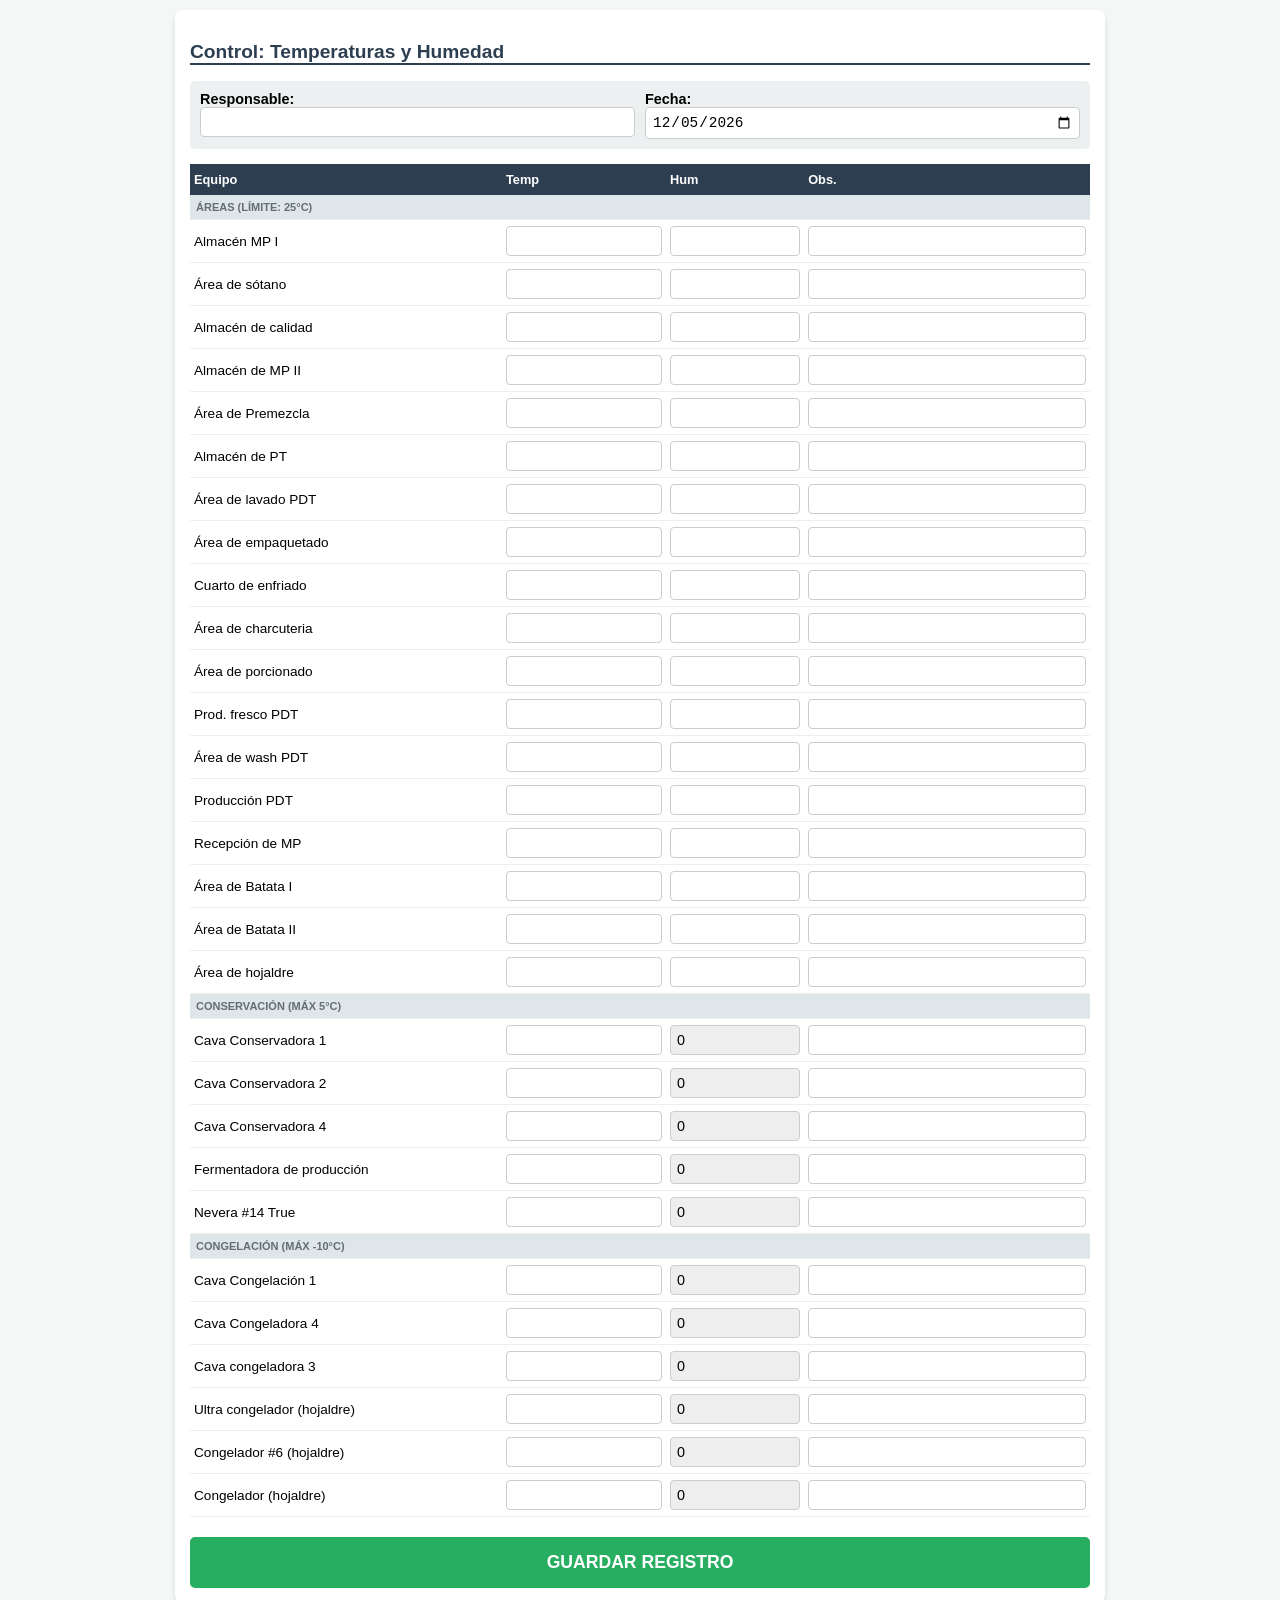
==== index.html @ d33746aa "Add files via upload" ====
<!DOCTYPE html>
<html lang="es">
<head>
    <base target="_top">
    <meta charset="UTF-8">
    <meta name="viewport" content="width=device-width, initial-scale=1.0">
    <link rel="manifest" href="manifest.json">
    <meta name="theme-color" content="#1976d2">
    <title>Registro Técnico Producción</title>
    <style>
        :root { --primary: #2c3e50; --secondary: #27ae60; --bg: #f4f7f6; --danger: #ff7675; }
        body { font-family: 'Segoe UI', sans-serif; background-color: var(--bg); padding: 10px; margin: 0; }
        .container { max-width: 900px; margin: auto; background: white; padding: 15px; border-radius: 8px; box-shadow: 0 4px 6px rgba(0,0,0,0.1); }
        h2 { color: var(--primary); border-bottom: 2px solid var(--primary); font-size: 1.2rem; }
        .header-fields { display: grid; grid-template-columns: 1fr 1fr; gap: 10px; margin-bottom: 15px; background: #ecf0f1; padding: 10px; border-radius: 5px; }
        label { font-size: 0.9rem; font-weight: bold; display: block; }
        
        /* Ajustes para tabla responsiva */
        table { width: 100%; border-collapse: collapse; margin-top: 10px; table-layout: fixed; }
        th { background: var(--primary); color: white; padding: 8px 4px; text-align: left; font-size: 0.8rem; }
        td { padding: 6px 4px; border-bottom: 1px solid #eee; font-size: 0.85rem; overflow: hidden; }
        
        /* Anchos fijos para que no desborde en móvil */
        th:nth-child(1), td:nth-child(1) { width: 35%; } 
        th:nth-child(2), td:nth-child(2) { width: 18%; } 
        th:nth-child(3), td:nth-child(3) { width: 15%; } 
        th:nth-child(4), td:nth-child(4) { width: 32%; }

        input { width: 100%; padding: 6px; border: 1px solid #ccc; border-radius: 4px; box-sizing: border-box; font-size: 0.9rem; }
        .alerta-critica { background-color: var(--danger) !important; color: white; font-weight: bold; }
        .btn-save { background: var(--secondary); color: white; padding: 15px; border: none; border-radius: 5px; width: 100%; margin-top: 20px; cursor: pointer; font-weight: bold; font-size: 1.1rem; }
        .section-title { background: #dfe6e9; padding: 6px; font-weight: bold; color: #636e72; font-size: 11px; text-transform: uppercase; }
    </style>
</head>
<body>
    <div class="container">
        <h2>Control: Temperaturas y Humedad</h2>
        <form id="formRegistro">
            <div class="header-fields">
                <div><label>Responsable:</label><input type="text" id="responsable" required></div>
                <div><label>Fecha:</label><input type="date" id="fechaMain" required></div>
            </div>

            <table>
                <thead>
                    <tr>
                        <th>Equipo</th>
                        <th>Temp</th>
                        <th>Hum</th>
                        <th>Obs.</th>
                    </tr>
                </thead>
                <tbody id="tablaBody">
                    </tbody>
            </table>
            <button type="button" class="btn-save" onclick="enviar()">GUARDAR REGISTRO</button>
        </form>
    </div>

    <script>
        // Configuración de equipos por sección
        const secciones = [
            { titulo: "Áreas (Límite: 25°C)", limite: 25, items: ["Almacén MP I", "Área de sótano", "Almacén de calidad", "Almacén de MP II", "Área de Premezcla", "Almacén de PT", "Área de lavado PDT", "Área de empaquetado", "Cuarto de enfriado", "Área de charcuteria", "Área de porcionado", "Prod. fresco PDT", "Área de wash PDT", "Producción PDT", "Recepción de MP", "Área de Batata I", "Área de Batata II", "Área de hojaldre"], hasHum: true },
            { titulo: "Conservación (Máx 5°C)", limite: 5, items: ["Cava Conservadora 1", "Cava Conservadora 2", "Cava Conservadora 4", "Fermentadora de producción", "Nevera #14 True"], hasHum: false },
            { titulo: "Congelación (Máx -10°C)", limite: -10, items: ["Cava Congelación 1", "Cava Congeladora 4", "Cava congeladora 3", "Ultra congelador (hojaldre)", "Congelador #6 (hojaldre)", "Congelador (hojaldre)"], hasHum: false }
        ];

        const tbody = document.getElementById('tablaBody');
        document.getElementById('fechaMain').valueAsDate = new Date();

        // Generación dinámica de la tabla
        secciones.forEach(sec => {
            tbody.innerHTML += `<tr><td colspan="4" class="section-title">${sec.titulo}</td></tr>`;
            sec.items.forEach(nombre => {
                const humField = sec.hasHum ? `<input type="number" name="hum">` : `<input type="number" value="0" readonly style="background:#eee">`;
                tbody.innerHTML += `
                    <tr>
                        <td>${nombre}</td>
                        <td><input type="number" name="temp" step="0.1" onchange="validarTemp(this, ${sec.limite})"></td>
                        <td>${humField}</td>
                        <td><input type="text" name="obs"></td>
                    </tr>`;
            });
        });

        function validarTemp(input, limite) {
            if (parseFloat(input.value) > limite) { input.classList.add('alerta-critica'); } 
            else { input.classList.remove('alerta-critica'); }
        }

        async function enviar() {
    const resp = document.getElementById('responsable').value;
    const fecha = document.getElementById('fechaMain').value;
    
    if (!resp) { alert("Por favor, indique el responsable"); return; }

    const filas = document.querySelectorAll('#tablaBody tr');
    const registros = [];

    filas.forEach(fila => {
        // Buscamos el input de temperatura en esta fila específica
        const inputTemp = fila.querySelector('input[name="temp"]');
        
        // Solo entramos si la fila tiene un input (saltamos los títulos grises)
        if (inputTemp) { 
            const nombre = fila.cells[0].innerText.trim();
            const temp = inputTemp.value;
            const hum = fila.querySelector('input[name="hum"]')?.value || 0;
            const obs = fila.querySelector('input[name="obs"]')?.value || "";

            // Solo agregamos si el usuario escribió una temperatura
            if (temp !== "") {
                registros.push({ nombre, temp, hum, obs });
            }
        }
    });

    if (registros.length === 0) { 
        alert("No hay datos de temperatura para enviar"); 
        return; 
    }

            const datosParaEnviar = { responsable: resp, fechaMain: fecha, registros: registros };
            const URL_DE_GOOGLE = "https://script.google.com/macros/s/AKfycbz5vZIRBglYSV6UoMgcKoEAe0Mwh262t_0j7e1Lfou_zHSLp4O4zNHAQsujE9apCDMc5w/exec";

            try {
                // El modo 'no-cors' es esencial para que el móvil no bloquee la petición
                await fetch(URL_DE_GOOGLE, {
                    method: 'POST',
                    mode: 'no-cors',
                    body: JSON.stringify(datosParaEnviar)
                });
                alert("✅ ¡Registro enviado con éxito!");
                location.reload();
            } catch (error) {
                alert("❌ Error de conexión: " + error);
            }
        }

        if ('serviceWorker' in navigator) {
            window.addEventListener('load', () => { navigator.serviceWorker.register('service-worker.js'); });
        }
    </script>
</body>
</html>
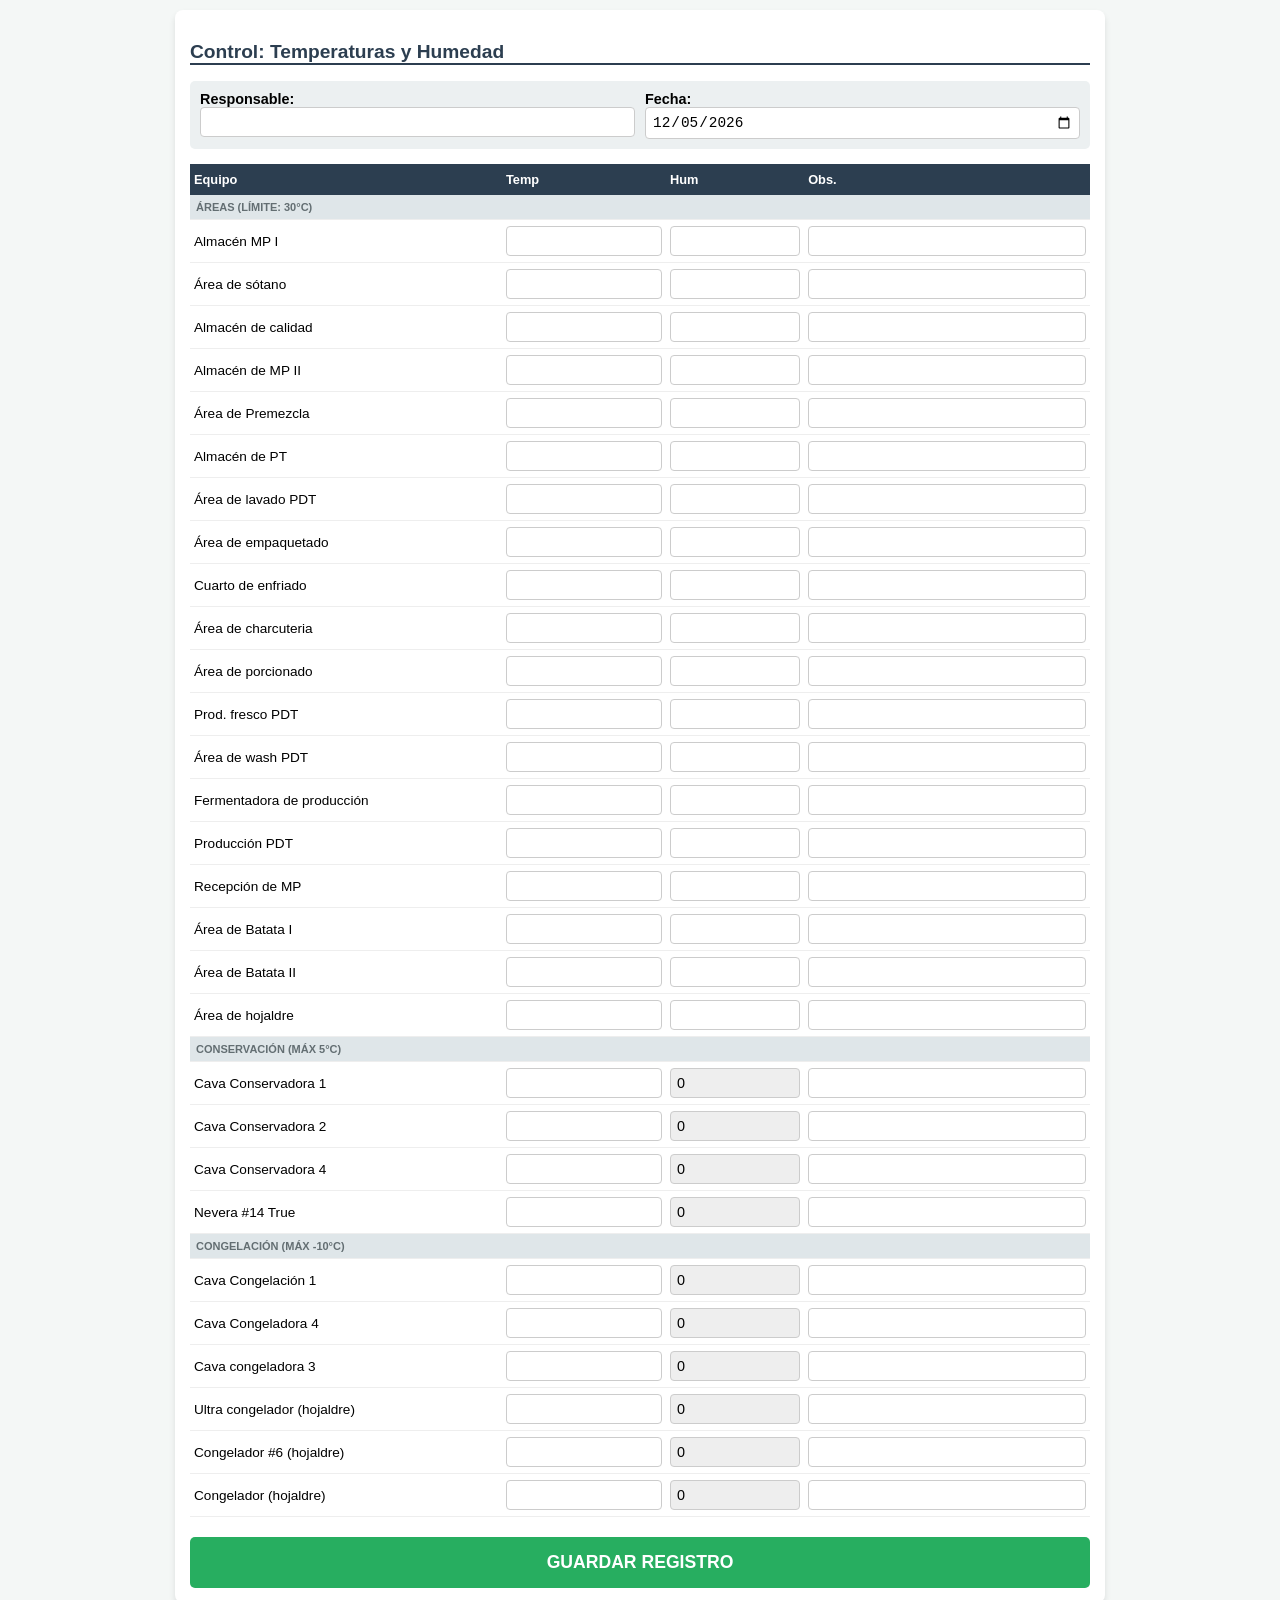
==== commit c697f134: "Add files via upload" ====
--- a/index.html
+++ b/index.html
@@ -57,22 +57,47 @@
         </form>
     </div>
 
-    <script>
-        // Configuración de equipos por sección
+   <script>
+        // Configuración actualizada: Límite 30°C y Fermentadora movida
         const secciones = [
-            { titulo: "Áreas (Límite: 25°C)", limite: 25, items: ["Almacén MP I", "Área de sótano", "Almacén de calidad", "Almacén de MP II", "Área de Premezcla", "Almacén de PT", "Área de lavado PDT", "Área de empaquetado", "Cuarto de enfriado", "Área de charcuteria", "Área de porcionado", "Prod. fresco PDT", "Área de wash PDT", "Producción PDT", "Recepción de MP", "Área de Batata I", "Área de Batata II", "Área de hojaldre"], hasHum: true },
-            { titulo: "Conservación (Máx 5°C)", limite: 5, items: ["Cava Conservadora 1", "Cava Conservadora 2", "Cava Conservadora 4", "Fermentadora de producción", "Nevera #14 True"], hasHum: false },
-            { titulo: "Congelación (Máx -10°C)", limite: -10, items: ["Cava Congelación 1", "Cava Congeladora 4", "Cava congeladora 3", "Ultra congelador (hojaldre)", "Congelador #6 (hojaldre)", "Congelador (hojaldre)"], hasHum: false }
+            { 
+                titulo: "Áreas (Límite: 30°C)", 
+                limite: 30, 
+                items: [
+                    "Almacén MP I", "Área de sótano", "Almacén de calidad", "Almacén de MP II", 
+                    "Área de Premezcla", "Almacén de PT", "Área de lavado PDT", "Área de empaquetado", 
+                    "Cuarto de enfriado", "Área de charcuteria", "Área de porcionado", "Prod. fresco PDT", 
+                    "Área de wash PDT", 
+                    "Fermentadora de producción", // Ahora aquí para tener Humedad
+                    "Producción PDT", "Recepción de MP", "Área de Batata I", "Área de Batata II", "Área de hojaldre"
+                ], 
+                hasHum: true 
+            },
+            { 
+                titulo: "Conservación (Máx 5°C)", 
+                limite: 5, 
+                items: ["Cava Conservadora 1", "Cava Conservadora 2", "Cava Conservadora 4", "Nevera #14 True"], 
+                hasHum: false 
+            },
+            { 
+                titulo: "Congelación (Máx -10°C)", 
+                limite: -10, 
+                items: ["Cava Congelación 1", "Cava Congeladora 4", "Cava congeladora 3", "Ultra congelador (hojaldre)", "Congelador #6 (hojaldre)", "Congelador (hojaldre)"], 
+                hasHum: false 
+            }
         ];
 
         const tbody = document.getElementById('tablaBody');
         document.getElementById('fechaMain').valueAsDate = new Date();
 
-        // Generación dinámica de la tabla
+        // Generación de tabla con soporte decimal (step 0.1)
         secciones.forEach(sec => {
             tbody.innerHTML += `<tr><td colspan="4" class="section-title">${sec.titulo}</td></tr>`;
             sec.items.forEach(nombre => {
-                const humField = sec.hasHum ? `<input type="number" name="hum">` : `<input type="number" value="0" readonly style="background:#eee">`;
+                const humField = sec.hasHum ? 
+                    `<input type="number" name="hum" step="0.1">` : 
+                    `<input type="number" value="0" readonly style="background:#eee">`;
+                
                 tbody.innerHTML += `
                     <tr>
                         <td>${nombre}</td>
@@ -84,56 +109,63 @@
         });
 
         function validarTemp(input, limite) {
-            if (parseFloat(input.value) > limite) { input.classList.add('alerta-critica'); } 
-            else { input.classList.remove('alerta-critica'); }
+            if (parseFloat(input.value) > limite) { 
+                input.classList.add('alerta-critica'); 
+            } else { 
+                input.classList.remove('alerta-critica'); 
+            }
         }
 
         async function enviar() {
-    const resp = document.getElementById('responsable').value;
-    const fecha = document.getElementById('fechaMain').value;
-    
-    if (!resp) { alert("Por favor, indique el responsable"); return; }
+            const btn = document.querySelector('.btn-save');
+            const resp = document.getElementById('responsable').value;
+            const fechaVal = document.getElementById('fechaMain').value;
+            
+            if (!resp) { 
+                alert("Por favor, indique el responsable"); 
+                return; 
+            }
 
-    const filas = document.querySelectorAll('#tablaBody tr');
-    const registros = [];
+            btn.innerText = "Enviando...";
 
-    filas.forEach(fila => {
-        // Buscamos el input de temperatura en esta fila específica
-        const inputTemp = fila.querySelector('input[name="temp"]');
-        
-        // Solo entramos si la fila tiene un input (saltamos los títulos grises)
-        if (inputTemp) { 
-            const nombre = fila.cells[0].innerText.trim();
-            const temp = inputTemp.value;
-            const hum = fila.querySelector('input[name="hum"]')?.value || 0;
-            const obs = fila.querySelector('input[name="obs"]')?.value || "";
+            const filas = document.querySelectorAll('#tablaBody tr');
+            const registros = [];
 
-            // Solo agregamos si el usuario escribió una temperatura
-            if (temp !== "") {
-                registros.push({ nombre, temp, hum, obs });
+            filas.forEach(fila => {
+                const inputTemp = fila.querySelector('input[name="temp"]');
+                if (inputTemp) { 
+                    const nombre = fila.cells[0].innerText.trim();
+                    const temp = inputTemp.value;
+                    const hum = fila.querySelector('input[name="hum"]')?.value || 0;
+                    const obs = fila.querySelector('input[name="obs"]')?.value || "";
+
+                    if (temp !== "") {
+                        registros.push({ nombre, temp, hum, obs });
+                    }
+                }
+            });
+
+            if (registros.length === 0) { 
+                alert("No hay datos de temperatura para enviar"); 
+                btn.innerText = "GUARDAR REGISTRO";
+                return; 
             }
-        }
-    });
 
-    if (registros.length === 0) { 
-        alert("No hay datos de temperatura para enviar"); 
-        return; 
-    }
-
-            const datosParaEnviar = { responsable: resp, fechaMain: fecha, registros: registros };
+            // Cambiado a "fecha" para que el Excel lo reconozca correctamente
+            const datosParaEnviar = { responsable: resp, fecha: fechaVal, registros: registros };
             const URL_DE_GOOGLE = "https://script.google.com/macros/s/AKfycbz5vZIRBglYSV6UoMgcKoEAe0Mwh262t_0j7e1Lfou_zHSLp4O4zNHAQsujE9apCDMc5w/exec";
 
             try {
-                // El modo 'no-cors' es esencial para que el móvil no bloquee la petición
                 await fetch(URL_DE_GOOGLE, {
                     method: 'POST',
                     mode: 'no-cors',
                     body: JSON.stringify(datosParaEnviar)
                 });
                 alert("✅ ¡Registro enviado con éxito!");
-                location.reload();
+                location.reload(); 
             } catch (error) {
                 alert("❌ Error de conexión: " + error);
+                btn.innerText = "GUARDAR REGISTRO";
             }
         }
 
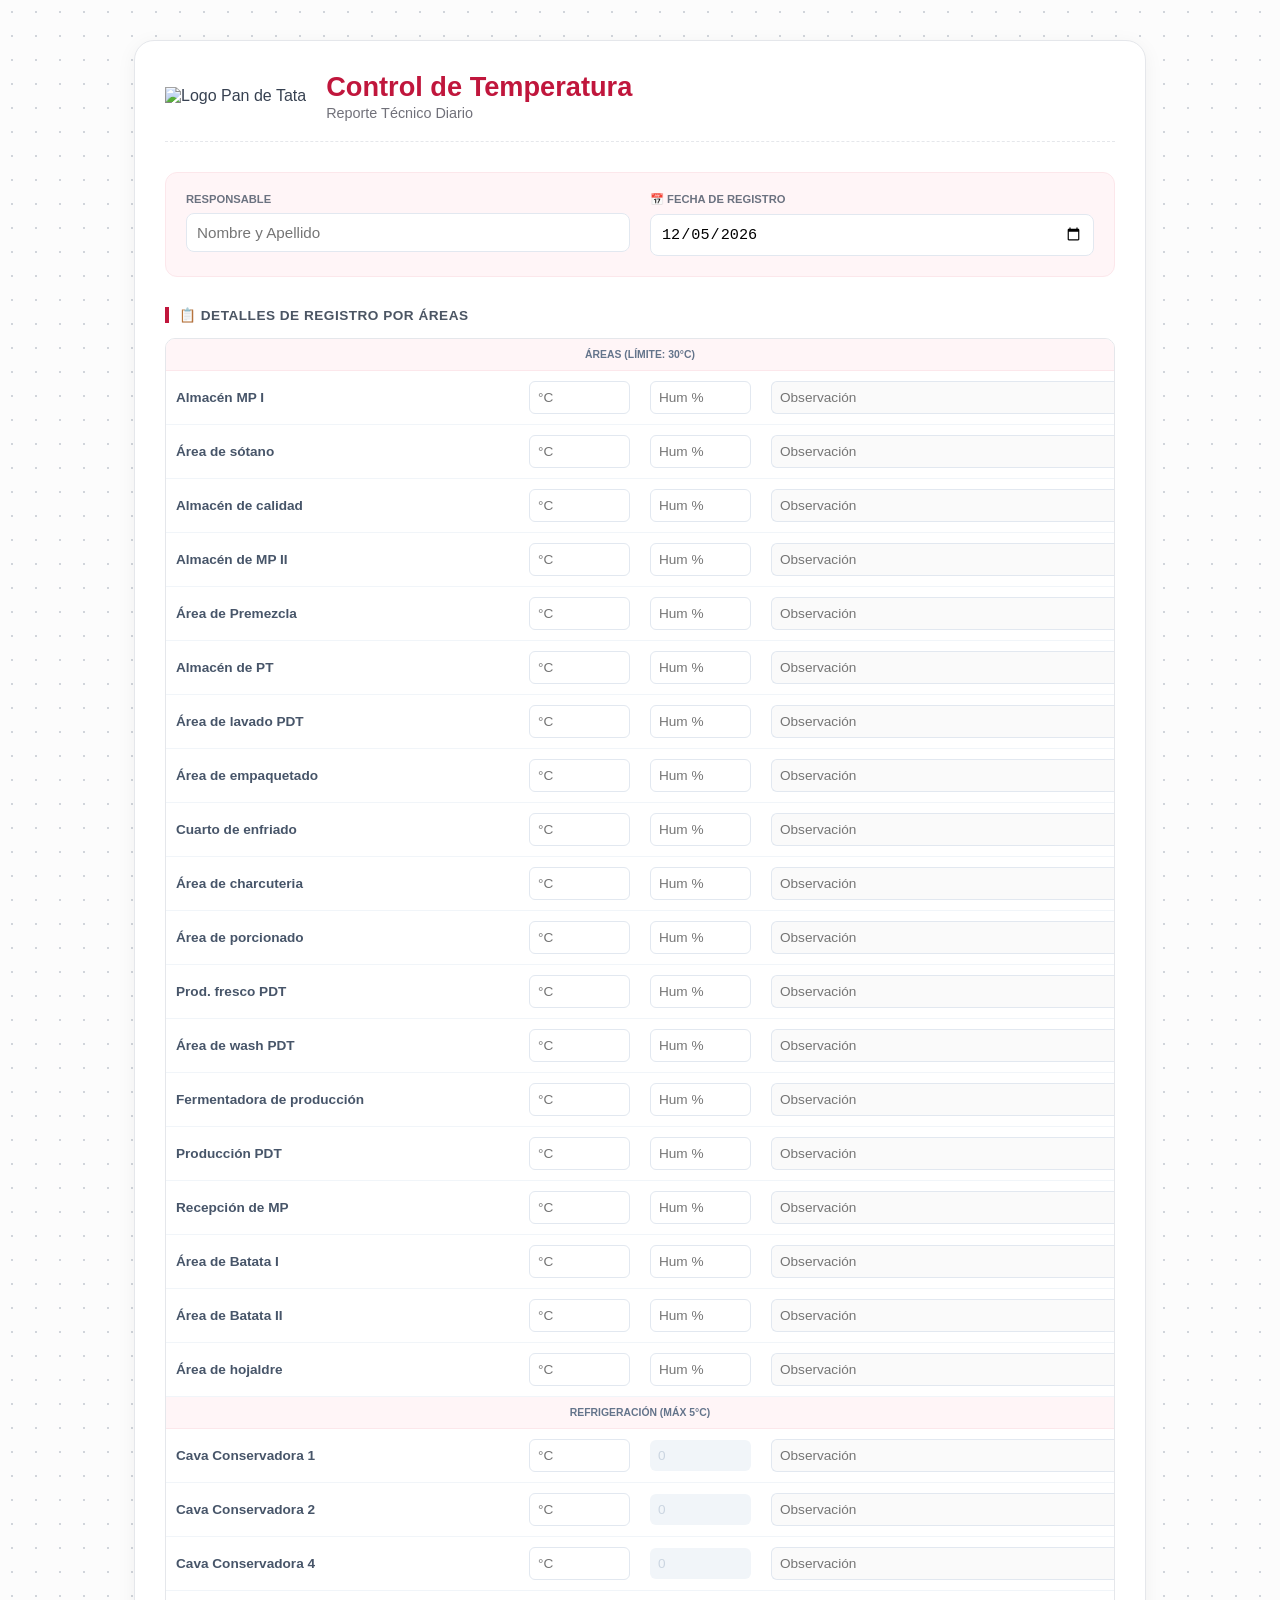
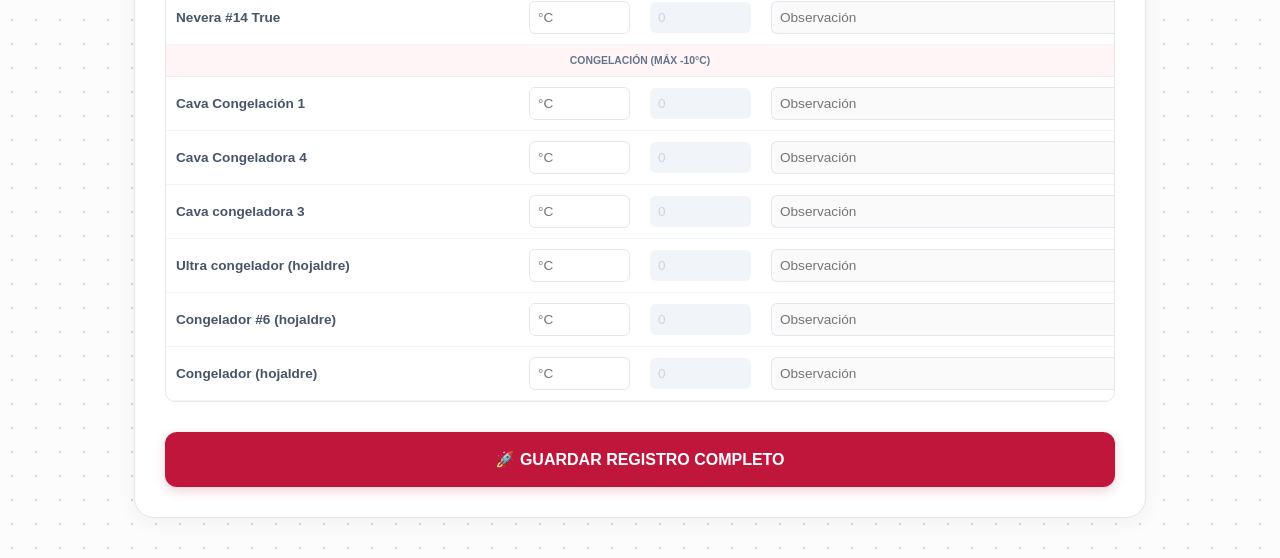
==== commit 9739b974: "Add files via upload" ====
--- a/index.html
+++ b/index.html
@@ -1,177 +1,328 @@
 <!DOCTYPE html>
 <html lang="es">
 <head>
-    <base target="_top">
     <meta charset="UTF-8">
     <meta name="viewport" content="width=device-width, initial-scale=1.0">
-    <link rel="manifest" href="manifest.json">
-    <meta name="theme-color" content="#1976d2">
-    <title>Registro Técnico Producción</title>
+    <title>Control de Temperaturas | Pan de Tata</title>
     <style>
-        :root { --primary: #2c3e50; --secondary: #27ae60; --bg: #f4f7f6; --danger: #ff7675; }
-        body { font-family: 'Segoe UI', sans-serif; background-color: var(--bg); padding: 10px; margin: 0; }
-        .container { max-width: 900px; margin: auto; background: white; padding: 15px; border-radius: 8px; box-shadow: 0 4px 6px rgba(0,0,0,0.1); }
-        h2 { color: var(--primary); border-bottom: 2px solid var(--primary); font-size: 1.2rem; }
-        .header-fields { display: grid; grid-template-columns: 1fr 1fr; gap: 10px; margin-bottom: 15px; background: #ecf0f1; padding: 10px; border-radius: 5px; }
-        label { font-size: 0.9rem; font-weight: bold; display: block; }
-        
-        /* Ajustes para tabla responsiva */
-        table { width: 100%; border-collapse: collapse; margin-top: 10px; table-layout: fixed; }
-        th { background: var(--primary); color: white; padding: 8px 4px; text-align: left; font-size: 0.8rem; }
-        td { padding: 6px 4px; border-bottom: 1px solid #eee; font-size: 0.85rem; overflow: hidden; }
-        
-        /* Anchos fijos para que no desborde en móvil */
-        th:nth-child(1), td:nth-child(1) { width: 35%; } 
-        th:nth-child(2), td:nth-child(2) { width: 18%; } 
-        th:nth-child(3), td:nth-child(3) { width: 15%; } 
-        th:nth-child(4), td:nth-child(4) { width: 32%; }
-
-        input { width: 100%; padding: 6px; border: 1px solid #ccc; border-radius: 4px; box-sizing: border-box; font-size: 0.9rem; }
-        .alerta-critica { background-color: var(--danger) !important; color: white; font-weight: bold; }
-        .btn-save { background: var(--secondary); color: white; padding: 15px; border: none; border-radius: 5px; width: 100%; margin-top: 20px; cursor: pointer; font-weight: bold; font-size: 1.1rem; }
-        .section-title { background: #dfe6e9; padding: 6px; font-weight: bold; color: #636e72; font-size: 11px; text-transform: uppercase; }
+        :root {
+            --accent-color: #c0163c; 
+            --pink-bg: #fff5f7; 
+            --border-light: #fce7eb; 
+            --text-gray: #6b7280;
+            --text-dark: #374151;
+            --card-shadow: 0 4px 20px rgba(0, 0, 0, 0.05);
+        }
+
+        body {
+            font-family: 'Segoe UI', Roboto, sans-serif;
+            margin: 0;
+            padding: 40px 20px;
+            background-color: #fcfcfc;
+            background-image: radial-gradient(#d1d5db 0.8px, transparent 0.8px);
+            background-size: 24px 24px;
+            color: var(--text-dark);
+        }
+
+        /* Contenedor principal: Envuelve logo, título y formularios */
+        .main-wrapper {
+            background: white;
+            max-width: 950px;
+            margin: 0 auto;
+            border-radius: 20px;
+            border: 1px solid #e5e7eb;
+            box-shadow: var(--card-shadow);
+            overflow: hidden;
+            padding: 30px;
+        }
+
+        /* Encabezado interno estilo Merma */
+        .internal-header {
+            display: flex;
+            align-items: center;
+            margin-bottom: 30px;
+            padding-bottom: 20px;
+            border-bottom: 1px dashed #e5e7eb;
+        }
+
+        .logo-container img {
+            height: 60px;
+            margin-right: 20px;
+        }
+
+        .title-group h2 {
+            margin: 0;
+            color: var(--accent-color);
+            font-size: 1.7rem;
+            font-weight: 800;
+        }
+
+        .title-group p {
+            margin: 2px 0 0;
+            color: #71717a;
+            font-size: 0.9rem;
+        }
+
+        /* Recuadro de Responsable y Fecha con sombreado rosa */
+        .info-grid {
+            background: var(--pink-bg);
+            border: 1px solid var(--border-light);
+            border-radius: 12px;
+            padding: 20px;
+            display: grid;
+            grid-template-columns: 1fr 1fr;
+            gap: 20px;
+            margin-bottom: 30px;
+        }
+
+        .input-group label {
+            display: block;
+            font-size: 0.7rem;
+            font-weight: 800;
+            color: var(--text-gray);
+            text-transform: uppercase;
+            margin-bottom: 8px;
+        }
+
+        .input-group input {
+            width: 100%;
+            padding: 10px;
+            border: 1px solid #e2e8f0;
+            border-radius: 8px;
+            font-size: 0.95rem;
+            background: white;
+            box-sizing: border-box;
+        }
+
+        .section-tag {
+            display: flex;
+            align-items: center;
+            gap: 10px;
+            margin: 25px 0 15px;
+            border-left: 4px solid var(--accent-color);
+            padding-left: 10px;
+        }
+
+        .section-tag h3 {
+            margin: 0;
+            text-transform: uppercase;
+            font-size: 0.85rem;
+            color: #4b5563;
+            letter-spacing: 0.5px;
+        }
+
+        .table-container {
+            border: 1px solid #e5e7eb;
+            border-radius: 10px;
+            overflow: hidden;
+        }
+
+        table {
+            width: 100%;
+            border-collapse: collapse;
+        }
+
+        .category-row {
+            background: var(--pink-bg);
+            color: #64748b;
+            font-size: 0.65rem;
+            font-weight: 800;
+            text-transform: uppercase;
+            text-align: center;
+            padding: 10px;
+            border-bottom: 1px solid var(--border-light);
+        }
+
+        td {
+            padding: 10px;
+            border-bottom: 1px solid #f1f5f9;
+        }
+
+        .item-name {
+            font-size: 0.85rem;
+            font-weight: 700;
+            color: #475569;
+            width: 35%;
+        }
+
+        .input-table {
+            width: 100%;
+            padding: 8px;
+            border: 1px solid #e2e8f0;
+            border-radius: 6px;
+            font-size: 0.85rem;
+            box-sizing: border-box;
+        }
+
+        /* Observación pegada al borde derecho */
+        .td-obs {
+            padding-right: 0 !important;
+            width: 35%;
+        }
+
+        .input-obs {
+            border-right: none;
+            border-top-right-radius: 0;
+            border-bottom-right-radius: 0;
+            background-color: #fafafa;
+        }
+
+        .btn-submit {
+            width: 100%;
+            background: var(--accent-color);
+            color: white;
+            padding: 18px;
+            border: none;
+            border-radius: 12px;
+            font-size: 1rem;
+            font-weight: 800;
+            cursor: pointer;
+            margin-top: 30px;
+            text-transform: uppercase;
+            box-shadow: 0 4px 12px rgba(192, 22, 60, 0.2);
+            transition: 0.2s;
+        }
+
+        .btn-submit:active {
+            transform: scale(0.98);
+        }
+
+        @media (max-width: 600px) {
+            .info-grid { grid-template-columns: 1fr; }
+            .main-wrapper { padding: 15px; }
+        }
     </style>
 </head>
 <body>
-    <div class="container">
-        <h2>Control: Temperaturas y Humedad</h2>
-        <form id="formRegistro">
-            <div class="header-fields">
-                <div><label>Responsable:</label><input type="text" id="responsable" required></div>
-                <div><label>Fecha:</label><input type="date" id="fechaMain" required></div>
+
+    <div class="main-wrapper">
+        <header class="internal-header">
+            <div class="logo-container">
+                <img src="PDT.png" alt="Logo Pan de Tata">
             </div>
-
+            <div class="title-group">
+                <h2>Control de Temperatura</h2>
+                <p>Reporte Técnico Diario</p>
+            </div>
+        </header>
+
+        <div class="info-grid">
+            <div class="input-group">
+                <label>Responsable</label>
+                <input type="text" id="responsable" placeholder="Nombre y Apellido">
+            </div>
+            <div class="input-group">
+                <label>📅 FECHA DE REGISTRO</label>
+                <input type="date" id="fechaMain">
+            </div>
+        </div>
+
+        <div class="section-tag">
+            <h3>📋 DETALLES DE REGISTRO POR ÁREAS</h3>
+        </div>
+
+        <div class="table-container">
             <table>
-                <thead>
-                    <tr>
-                        <th>Equipo</th>
-                        <th>Temp</th>
-                        <th>Hum</th>
-                        <th>Obs.</th>
-                    </tr>
-                </thead>
                 <tbody id="tablaBody">
                     </tbody>
             </table>
-            <button type="button" class="btn-save" onclick="enviar()">GUARDAR REGISTRO</button>
-        </form>
+        </div>
+
+        <button class="btn-submit" onclick="enviar()">
+            🚀 GUARDAR REGISTRO COMPLETO
+        </button>
     </div>
 
-   <script>
-        // Configuración actualizada: Límite 30°C y Fermentadora movida
-        const secciones = [
-            { 
-                titulo: "Áreas (Límite: 30°C)", 
-                limite: 30, 
-                items: [
-                    "Almacén MP I", "Área de sótano", "Almacén de calidad", "Almacén de MP II", 
-                    "Área de Premezcla", "Almacén de PT", "Área de lavado PDT", "Área de empaquetado", 
-                    "Cuarto de enfriado", "Área de charcuteria", "Área de porcionado", "Prod. fresco PDT", 
-                    "Área de wash PDT", 
-                    "Fermentadora de producción", // Ahora aquí para tener Humedad
-                    "Producción PDT", "Recepción de MP", "Área de Batata I", "Área de Batata II", "Área de hojaldre"
-                ], 
-                hasHum: true 
-            },
-            { 
-                titulo: "Conservación (Máx 5°C)", 
-                limite: 5, 
-                items: ["Cava Conservadora 1", "Cava Conservadora 2", "Cava Conservadora 4", "Nevera #14 True"], 
-                hasHum: false 
-            },
-            { 
-                titulo: "Congelación (Máx -10°C)", 
-                limite: -10, 
-                items: ["Cava Congelación 1", "Cava Congeladora 4", "Cava congeladora 3", "Ultra congelador (hojaldre)", "Congelador #6 (hojaldre)", "Congelador (hojaldre)"], 
-                hasHum: false 
+<script>
+    const secciones = [
+        { 
+            titulo: "Áreas (Límite: 30°C)", 
+            limite: 30, 
+            items: ["Almacén MP I", "Área de sótano", "Almacén de calidad", "Almacén de MP II", "Área de Premezcla", "Almacén de PT", "Área de lavado PDT", "Área de empaquetado", "Cuarto de enfriado", "Área de charcuteria", "Área de porcionado", "Prod. fresco PDT", "Área de wash PDT", "Fermentadora de producción", "Producción PDT", "Recepción de MP", "Área de Batata I", "Área de Batata II", "Área de hojaldre"], 
+            hasHum: true 
+        },
+        { 
+            titulo: "Refrigeración (Máx 5°C)", 
+            limite: 5, 
+            items: ["Cava Conservadora 1", "Cava Conservadora 2", "Cava Conservadora 4", "Nevera #14 True"], 
+            hasHum: false 
+        },
+        { 
+            titulo: "Congelación (Máx -10°C)", 
+            limite: -10, 
+            items: ["Cava Congelación 1", "Cava Congeladora 4", "Cava congeladora 3", "Ultra congelador (hojaldre)", "Congelador #6 (hojaldre)", "Congelador (hojaldre)"], 
+            hasHum: false 
+        }
+    ];
+
+    const tbody = document.getElementById('tablaBody');
+    document.getElementById('fechaMain').valueAsDate = new Date();
+
+    secciones.forEach(sec => {
+        tbody.innerHTML += `<tr><td colspan="4" class="category-row">${sec.titulo}</td></tr>`;
+        sec.items.forEach(nombre => {
+            const humField = sec.hasHum ? 
+                `<input type="number" name="hum" step="0.1" class="input-table" placeholder="Hum %">` : 
+                `<input type="number" value="0" readonly style="background:#f1f5f9; border:none; color:#cbd5e1" class="input-table">`;
+            
+            tbody.innerHTML += `
+                <tr>
+                    <td class="item-name">${nombre}</td>
+                    <td style="width: 12%"><input type="number" name="temp" step="0.1" class="input-table" placeholder="°C" onchange="validarTemp(this, ${sec.limite})"></td>
+                    <td style="width: 12%">${humField}</td>
+                    <td class="td-obs"><input type="text" name="obs" class="input-table input-obs" placeholder="Observación"></td>
+                </tr>`;
+        });
+    });
+
+    function validarTemp(input, limite) {
+        if (parseFloat(input.value) > limite) { 
+            input.style.backgroundColor = "#fef2f2";
+            input.style.borderColor = "#ef4444";
+        } else { 
+            input.style.backgroundColor = "white";
+            input.style.borderColor = "#e2e8f0";
+        }
+    }
+
+    async function enviar() {
+        const btn = document.querySelector('.btn-submit');
+        const resp = document.getElementById('responsable').value;
+        const fechaVal = document.getElementById('fechaMain').value;
+        
+        if (!resp) { alert("Por favor, indique el responsable"); return; }
+        btn.innerText = "● CONECTANDO...";
+
+        const registros = [];
+        document.querySelectorAll('#tablaBody tr').forEach(fila => {
+            const inputTemp = fila.querySelector('input[name="temp"]');
+            if (inputTemp && inputTemp.value !== "") { 
+                registros.push({
+                    nombre: fila.cells[0].innerText.trim(),
+                    temp: inputTemp.value,
+                    hum: fila.querySelector('input[name="hum"]')?.value || 0,
+                    obs: fila.querySelector('input[name="obs"]')?.value || ""
+                });
             }
-        ];
-
-        const tbody = document.getElementById('tablaBody');
-        document.getElementById('fechaMain').valueAsDate = new Date();
-
-        // Generación de tabla con soporte decimal (step 0.1)
-        secciones.forEach(sec => {
-            tbody.innerHTML += `<tr><td colspan="4" class="section-title">${sec.titulo}</td></tr>`;
-            sec.items.forEach(nombre => {
-                const humField = sec.hasHum ? 
-                    `<input type="number" name="hum" step="0.1">` : 
-                    `<input type="number" value="0" readonly style="background:#eee">`;
-                
-                tbody.innerHTML += `
-                    <tr>
-                        <td>${nombre}</td>
-                        <td><input type="number" name="temp" step="0.1" onchange="validarTemp(this, ${sec.limite})"></td>
-                        <td>${humField}</td>
-                        <td><input type="text" name="obs"></td>
-                    </tr>`;
-            });
         });
 
-        function validarTemp(input, limite) {
-            if (parseFloat(input.value) > limite) { 
-                input.classList.add('alerta-critica'); 
-            } else { 
-                input.classList.remove('alerta-critica'); 
-            }
-        }
-
-        async function enviar() {
-            const btn = document.querySelector('.btn-save');
-            const resp = document.getElementById('responsable').value;
-            const fechaVal = document.getElementById('fechaMain').value;
-            
-            if (!resp) { 
-                alert("Por favor, indique el responsable"); 
-                return; 
-            }
-
-            btn.innerText = "Enviando...";
-
-            const filas = document.querySelectorAll('#tablaBody tr');
-            const registros = [];
-
-            filas.forEach(fila => {
-                const inputTemp = fila.querySelector('input[name="temp"]');
-                if (inputTemp) { 
-                    const nombre = fila.cells[0].innerText.trim();
-                    const temp = inputTemp.value;
-                    const hum = fila.querySelector('input[name="hum"]')?.value || 0;
-                    const obs = fila.querySelector('input[name="obs"]')?.value || "";
-
-                    if (temp !== "") {
-                        registros.push({ nombre, temp, hum, obs });
-                    }
-                }
-            });
-
-            if (registros.length === 0) { 
-                alert("No hay datos de temperatura para enviar"); 
-                btn.innerText = "GUARDAR REGISTRO";
-                return; 
-            }
-
-            // Cambiado a "fecha" para que el Excel lo reconozca correctamente
-            const datosParaEnviar = { responsable: resp, fecha: fechaVal, registros: registros };
-            const URL_DE_GOOGLE = "https://script.google.com/macros/s/AKfycbz5vZIRBglYSV6UoMgcKoEAe0Mwh262t_0j7e1Lfou_zHSLp4O4zNHAQsujE9apCDMc5w/exec";
-
-            try {
-                await fetch(URL_DE_GOOGLE, {
-                    method: 'POST',
-                    mode: 'no-cors',
-                    body: JSON.stringify(datosParaEnviar)
-                });
-                alert("✅ ¡Registro enviado con éxito!");
-                location.reload(); 
-            } catch (error) {
-                alert("❌ Error de conexión: " + error);
-                btn.innerText = "GUARDAR REGISTRO";
-            }
-        }
-
-        if ('serviceWorker' in navigator) {
-            window.addEventListener('load', () => { navigator.serviceWorker.register('service-worker.js'); });
-        }
-    </script>
+        if (registros.length === 0) { 
+            alert("No hay datos para enviar"); 
+            btn.innerHTML = "🚀 GUARDAR REGISTRO COMPLETO";
+            return; 
+        }
+
+        try {
+            await fetch("https://script.google.com/macros/s/AKfycbz5vZIRBglYSV6UoMgcKoEAe0Mwh262t_0j7e1Lfou_zHSLp4O4zNHAQsujE9apCDMc5w/exec", 
+            { method: 'POST', mode: 'no-cors', body: JSON.stringify({ responsable: resp, fecha: fechaVal, registros: registros }) });
+            alert("✅ ¡Registro enviado con éxito!");
+            location.reload(); 
+        } catch (e) {
+            alert("❌ Error de conexión");
+            btn.innerHTML = "🚀 GUARDAR REGISTRO COMPLETO";
+        }
+    }
+</script>
+
 </body>
 </html>
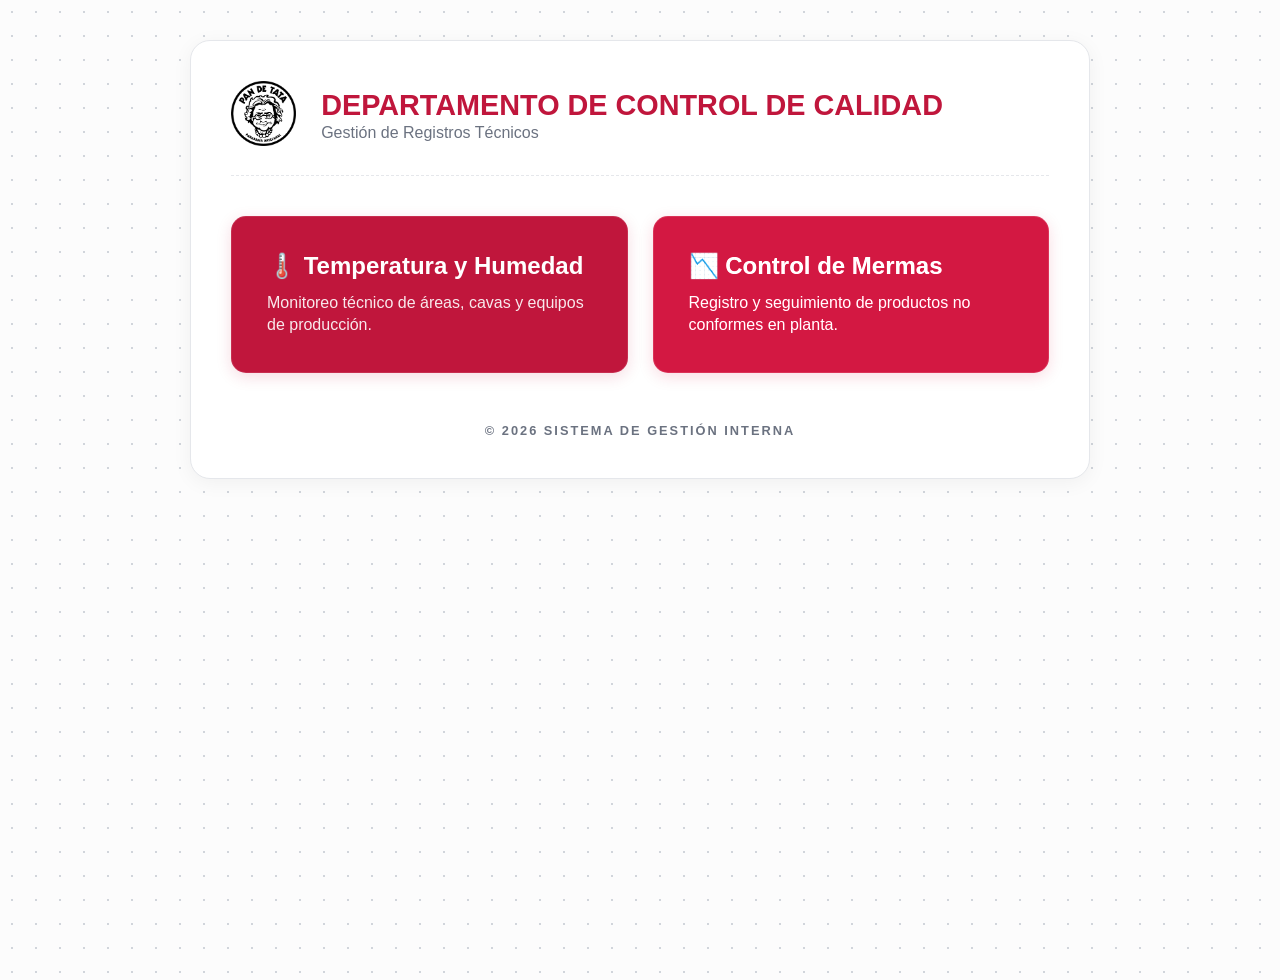
==== commit 61d4f012: "Add files via upload" ====
--- a/index.html
+++ b/index.html
@@ -3,14 +3,13 @@
 <head>
     <meta charset="UTF-8">
     <meta name="viewport" content="width=device-width, initial-scale=1.0">
-    <title>Control de Temperaturas | Pan de Tata</title>
+    <title>Portal de Control de Calidad | Pan de Tata</title>
     <style>
         :root {
-            --accent-color: #c0163c; 
+            --accent-color: #c0163c; /* Guinda Pan de Tata */
             --pink-bg: #fff5f7; 
-            --border-light: #fce7eb; 
+            --text-dark: #374151;
             --text-gray: #6b7280;
-            --text-dark: #374151;
             --card-shadow: 0 4px 20px rgba(0, 0, 0, 0.05);
         }
 
@@ -22,307 +21,145 @@
             background-image: radial-gradient(#d1d5db 0.8px, transparent 0.8px);
             background-size: 24px 24px;
             color: var(--text-dark);
+            display: flex;
+            justify-content: center;
+            min-height: 100vh;
         }
 
-        /* Contenedor principal: Envuelve logo, título y formularios */
-        .main-wrapper {
+        /* Contenedor principal que encierra logo y botones */
+        .portal-wrapper {
             background: white;
-            max-width: 950px;
-            margin: 0 auto;
+            max-width: 900px;
+            width: 100%;
+            height: fit-content;
             border-radius: 20px;
             border: 1px solid #e5e7eb;
             box-shadow: var(--card-shadow);
-            overflow: hidden;
-            padding: 30px;
+            padding: 40px;
+            box-sizing: border-box;
         }
 
         /* Encabezado interno estilo Merma */
         .internal-header {
             display: flex;
             align-items: center;
-            margin-bottom: 30px;
-            padding-bottom: 20px;
+            margin-bottom: 40px;
+            padding-bottom: 25px;
             border-bottom: 1px dashed #e5e7eb;
         }
 
         .logo-container img {
-            height: 60px;
-            margin-right: 20px;
+            height: 65px;
+            margin-right: 25px;
         }
 
         .title-group h2 {
             margin: 0;
             color: var(--accent-color);
-            font-size: 1.7rem;
+            font-size: 1.8rem;
             font-weight: 800;
+            text-transform: uppercase;
         }
 
         .title-group p {
             margin: 2px 0 0;
-            color: #71717a;
-            font-size: 0.9rem;
+            color: var(--text-gray);
+            font-size: 1rem;
         }
 
-        /* Recuadro de Responsable y Fecha con sombreado rosa */
-        .info-grid {
-            background: var(--pink-bg);
-            border: 1px solid var(--border-light);
-            border-radius: 12px;
-            padding: 20px;
+        /* Grid de acceso a las aplicaciones */
+        .menu-grid {
             display: grid;
-            grid-template-columns: 1fr 1fr;
-            gap: 20px;
-            margin-bottom: 30px;
+            grid-template-columns: repeat(auto-fit, minmax(300px, 1fr));
+            gap: 25px;
         }
 
-        .input-group label {
-            display: block;
-            font-size: 0.7rem;
-            font-weight: 800;
-            color: var(--text-gray);
-            text-transform: uppercase;
-            margin-bottom: 8px;
+        /* Estilo de las tarjetas de acceso */
+        .card {
+            display: flex;
+            flex-direction: column;
+            padding: 35px;
+            text-decoration: none;
+            border-radius: 15px;
+            color: white;
+            background-color: var(--accent-color);
+            box-shadow: 0 4px 15px rgba(192, 22, 60, 0.15);
+            transition: all 0.3s cubic-bezier(0.4, 0, 0.2, 1);
+            border: 1px solid rgba(255, 255, 255, 0.1);
         }
 
-        .input-group input {
-            width: 100%;
-            padding: 10px;
-            border: 1px solid #e2e8f0;
-            border-radius: 8px;
-            font-size: 0.95rem;
-            background: white;
-            box-sizing: border-box;
+        /* Variación ligera para la segunda tarjeta */
+        .card-alt {
+            filter: brightness(1.1);
         }
 
-        .section-tag {
-            display: flex;
-            align-items: center;
-            gap: 10px;
-            margin: 25px 0 15px;
-            border-left: 4px solid var(--accent-color);
-            padding-left: 10px;
+        .card:hover {
+            transform: translateY(-8px);
+            filter: brightness(1.2);
+            box-shadow: 0 12px 25px rgba(192, 22, 60, 0.25);
         }
 
-        .section-tag h3 {
-            margin: 0;
-            text-transform: uppercase;
-            font-size: 0.85rem;
-            color: #4b5563;
-            letter-spacing: 0.5px;
+        .card:active {
+            transform: scale(0.97);
         }
 
-        .table-container {
-            border: 1px solid #e5e7eb;
-            border-radius: 10px;
-            overflow: hidden;
+        .card h3 {
+            margin: 0;
+            font-size: 1.5rem;
+            font-weight: 700;
         }
 
-        table {
-            width: 100%;
-            border-collapse: collapse;
+        .card p {
+            margin: 12px 0 0;
+            font-size: 1rem;
+            opacity: 0.9;
+            line-height: 1.4;
         }
 
-        .category-row {
-            background: var(--pink-bg);
-            color: #64748b;
-            font-size: 0.65rem;
-            font-weight: 800;
-            text-transform: uppercase;
+        footer {
+            margin-top: 50px;
             text-align: center;
-            padding: 10px;
-            border-bottom: 1px solid var(--border-light);
-        }
-
-        td {
-            padding: 10px;
-            border-bottom: 1px solid #f1f5f9;
-        }
-
-        .item-name {
-            font-size: 0.85rem;
-            font-weight: 700;
-            color: #475569;
-            width: 35%;
-        }
-
-        .input-table {
-            width: 100%;
-            padding: 8px;
-            border: 1px solid #e2e8f0;
-            border-radius: 6px;
-            font-size: 0.85rem;
-            box-sizing: border-box;
-        }
-
-        /* Observación pegada al borde derecho */
-        .td-obs {
-            padding-right: 0 !important;
-            width: 35%;
-        }
-
-        .input-obs {
-            border-right: none;
-            border-top-right-radius: 0;
-            border-bottom-right-radius: 0;
-            background-color: #fafafa;
-        }
-
-        .btn-submit {
-            width: 100%;
-            background: var(--accent-color);
-            color: white;
-            padding: 18px;
-            border: none;
-            border-radius: 12px;
-            font-size: 1rem;
-            font-weight: 800;
-            cursor: pointer;
-            margin-top: 30px;
-            text-transform: uppercase;
-            box-shadow: 0 4px 12px rgba(192, 22, 60, 0.2);
-            transition: 0.2s;
-        }
-
-        .btn-submit:active {
-            transform: scale(0.98);
+            color: var(--text-gray);
+            font-size: 0.8rem;
+            letter-spacing: 2px;
+            font-weight: 600;
         }
 
         @media (max-width: 600px) {
-            .info-grid { grid-template-columns: 1fr; }
-            .main-wrapper { padding: 15px; }
+            .portal-wrapper { padding: 25px; }
+            .internal-header { flex-direction: column; text-align: center; }
+            .logo-container img { margin-right: 0; margin-bottom: 15px; }
+            .title-group h2 { font-size: 1.4rem; }
         }
     </style>
 </head>
 <body>
 
-    <div class="main-wrapper">
+    <div class="portal-wrapper">
         <header class="internal-header">
             <div class="logo-container">
                 <img src="PDT.png" alt="Logo Pan de Tata">
             </div>
             <div class="title-group">
-                <h2>Control de Temperatura</h2>
-                <p>Reporte Técnico Diario</p>
+                <h2>Departamento de Control de Calidad</h2>
+                <p>Gestión de Registros Técnicos</p>
             </div>
         </header>
 
-        <div class="info-grid">
-            <div class="input-group">
-                <label>Responsable</label>
-                <input type="text" id="responsable" placeholder="Nombre y Apellido">
-            </div>
-            <div class="input-group">
-                <label>📅 FECHA DE REGISTRO</label>
-                <input type="date" id="fechaMain">
-            </div>
+        <div class="menu-grid">
+            <a href="temperaturas.html" class="card">
+                <h3>🌡️ Temperatura y Humedad</h3>
+                <p>Monitoreo técnico de áreas, cavas y equipos de producción.</p>
+            </a>
+
+            <a href="https://merma-produccion.vercel.app/" class="card card-alt">
+                <h3>📉 Control de Mermas</h3>
+                <p>Registro y seguimiento de productos no conformes en planta.</p>
+            </a>
         </div>
 
-        <div class="section-tag">
-            <h3>📋 DETALLES DE REGISTRO POR ÁREAS</h3>
-        </div>
-
-        <div class="table-container">
-            <table>
-                <tbody id="tablaBody">
-                    </tbody>
-            </table>
-        </div>
-
-        <button class="btn-submit" onclick="enviar()">
-            🚀 GUARDAR REGISTRO COMPLETO
-        </button>
+        <footer>© 2026 SISTEMA DE GESTIÓN INTERNA</footer>
     </div>
-
-<script>
-    const secciones = [
-        { 
-            titulo: "Áreas (Límite: 30°C)", 
-            limite: 30, 
-            items: ["Almacén MP I", "Área de sótano", "Almacén de calidad", "Almacén de MP II", "Área de Premezcla", "Almacén de PT", "Área de lavado PDT", "Área de empaquetado", "Cuarto de enfriado", "Área de charcuteria", "Área de porcionado", "Prod. fresco PDT", "Área de wash PDT", "Fermentadora de producción", "Producción PDT", "Recepción de MP", "Área de Batata I", "Área de Batata II", "Área de hojaldre"], 
-            hasHum: true 
-        },
-        { 
-            titulo: "Refrigeración (Máx 5°C)", 
-            limite: 5, 
-            items: ["Cava Conservadora 1", "Cava Conservadora 2", "Cava Conservadora 4", "Nevera #14 True"], 
-            hasHum: false 
-        },
-        { 
-            titulo: "Congelación (Máx -10°C)", 
-            limite: -10, 
-            items: ["Cava Congelación 1", "Cava Congeladora 4", "Cava congeladora 3", "Ultra congelador (hojaldre)", "Congelador #6 (hojaldre)", "Congelador (hojaldre)"], 
-            hasHum: false 
-        }
-    ];
-
-    const tbody = document.getElementById('tablaBody');
-    document.getElementById('fechaMain').valueAsDate = new Date();
-
-    secciones.forEach(sec => {
-        tbody.innerHTML += `<tr><td colspan="4" class="category-row">${sec.titulo}</td></tr>`;
-        sec.items.forEach(nombre => {
-            const humField = sec.hasHum ? 
-                `<input type="number" name="hum" step="0.1" class="input-table" placeholder="Hum %">` : 
-                `<input type="number" value="0" readonly style="background:#f1f5f9; border:none; color:#cbd5e1" class="input-table">`;
-            
-            tbody.innerHTML += `
-                <tr>
-                    <td class="item-name">${nombre}</td>
-                    <td style="width: 12%"><input type="number" name="temp" step="0.1" class="input-table" placeholder="°C" onchange="validarTemp(this, ${sec.limite})"></td>
-                    <td style="width: 12%">${humField}</td>
-                    <td class="td-obs"><input type="text" name="obs" class="input-table input-obs" placeholder="Observación"></td>
-                </tr>`;
-        });
-    });
-
-    function validarTemp(input, limite) {
-        if (parseFloat(input.value) > limite) { 
-            input.style.backgroundColor = "#fef2f2";
-            input.style.borderColor = "#ef4444";
-        } else { 
-            input.style.backgroundColor = "white";
-            input.style.borderColor = "#e2e8f0";
-        }
-    }
-
-    async function enviar() {
-        const btn = document.querySelector('.btn-submit');
-        const resp = document.getElementById('responsable').value;
-        const fechaVal = document.getElementById('fechaMain').value;
-        
-        if (!resp) { alert("Por favor, indique el responsable"); return; }
-        btn.innerText = "● CONECTANDO...";
-
-        const registros = [];
-        document.querySelectorAll('#tablaBody tr').forEach(fila => {
-            const inputTemp = fila.querySelector('input[name="temp"]');
-            if (inputTemp && inputTemp.value !== "") { 
-                registros.push({
-                    nombre: fila.cells[0].innerText.trim(),
-                    temp: inputTemp.value,
-                    hum: fila.querySelector('input[name="hum"]')?.value || 0,
-                    obs: fila.querySelector('input[name="obs"]')?.value || ""
-                });
-            }
-        });
-
-        if (registros.length === 0) { 
-            alert("No hay datos para enviar"); 
-            btn.innerHTML = "🚀 GUARDAR REGISTRO COMPLETO";
-            return; 
-        }
-
-        try {
-            await fetch("https://script.google.com/macros/s/AKfycbz5vZIRBglYSV6UoMgcKoEAe0Mwh262t_0j7e1Lfou_zHSLp4O4zNHAQsujE9apCDMc5w/exec", 
-            { method: 'POST', mode: 'no-cors', body: JSON.stringify({ responsable: resp, fecha: fechaVal, registros: registros }) });
-            alert("✅ ¡Registro enviado con éxito!");
-            location.reload(); 
-        } catch (e) {
-            alert("❌ Error de conexión");
-            btn.innerHTML = "🚀 GUARDAR REGISTRO COMPLETO";
-        }
-    }
-</script>
 
 </body>
 </html>
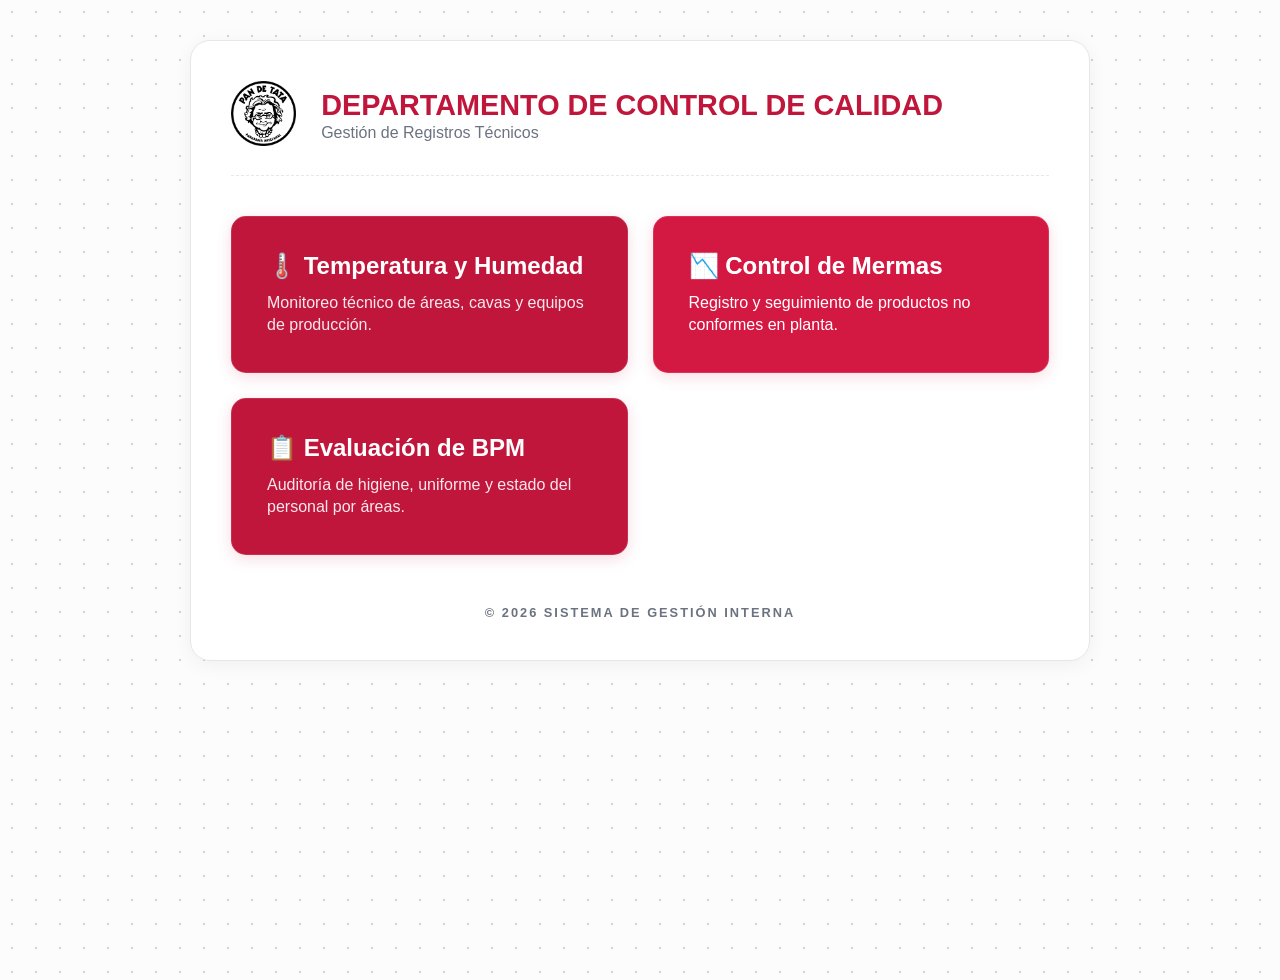
==== commit 0a8d4690: "Add files via upload" ====
--- a/index.html
+++ b/index.html
@@ -156,6 +156,11 @@
                 <h3>📉 Control de Mermas</h3>
                 <p>Registro y seguimiento de productos no conformes en planta.</p>
             </a>
+            
+            <a href="bpm.html" class="card">
+            <h3>📋 Evaluación de BPM</h3>
+            <p>Auditoría de higiene, uniforme y estado del personal por áreas.</p>
+        </a>
         </div>
 
         <footer>© 2026 SISTEMA DE GESTIÓN INTERNA</footer>
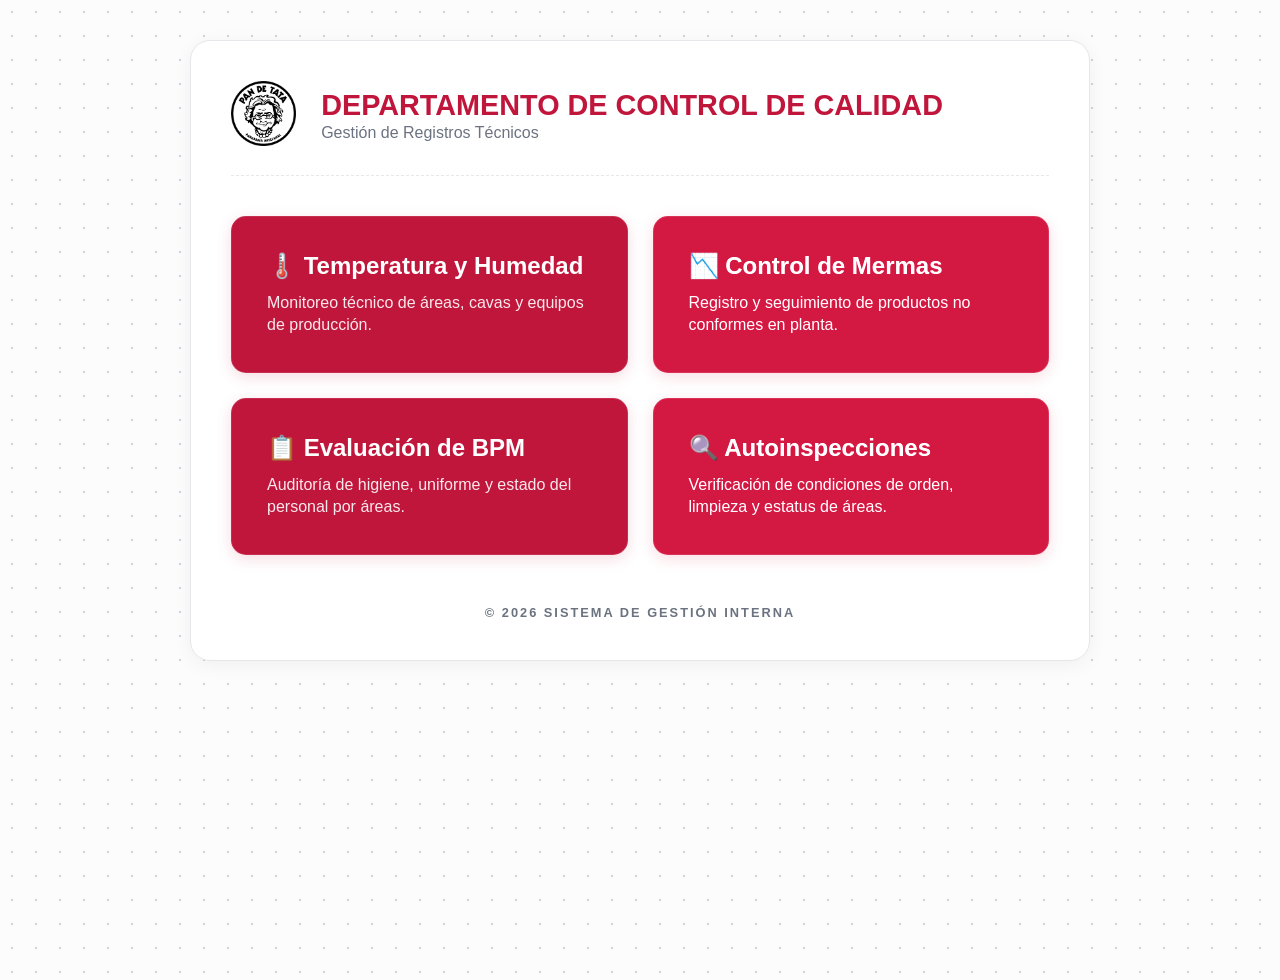
==== commit 4d361b07: "Add files via upload" ====
--- a/index.html
+++ b/index.html
@@ -88,7 +88,7 @@
             border: 1px solid rgba(255, 255, 255, 0.1);
         }
 
-        /* Variación ligera para la segunda tarjeta */
+        /* Variación ligera para tarjetas alternas */
         .card-alt {
             filter: brightness(1.1);
         }
@@ -158,9 +158,15 @@
             </a>
             
             <a href="bpm.html" class="card">
-            <h3>📋 Evaluación de BPM</h3>
-            <p>Auditoría de higiene, uniforme y estado del personal por áreas.</p>
-        </a>
+                <h3>📋 Evaluación de BPM</h3>
+                <p>Auditoría de higiene, uniforme y estado del personal por áreas.</p>
+            </a>
+
+            <!-- Nueva tarjeta agregada -->
+            <a href="autoinspecciones.html" class="card card-alt">
+                <h3>🔍 Autoinspecciones</h3>
+                <p>Verificación de condiciones de orden, limpieza y estatus de áreas.</p>
+            </a>
         </div>
 
         <footer>© 2026 SISTEMA DE GESTIÓN INTERNA</footer>
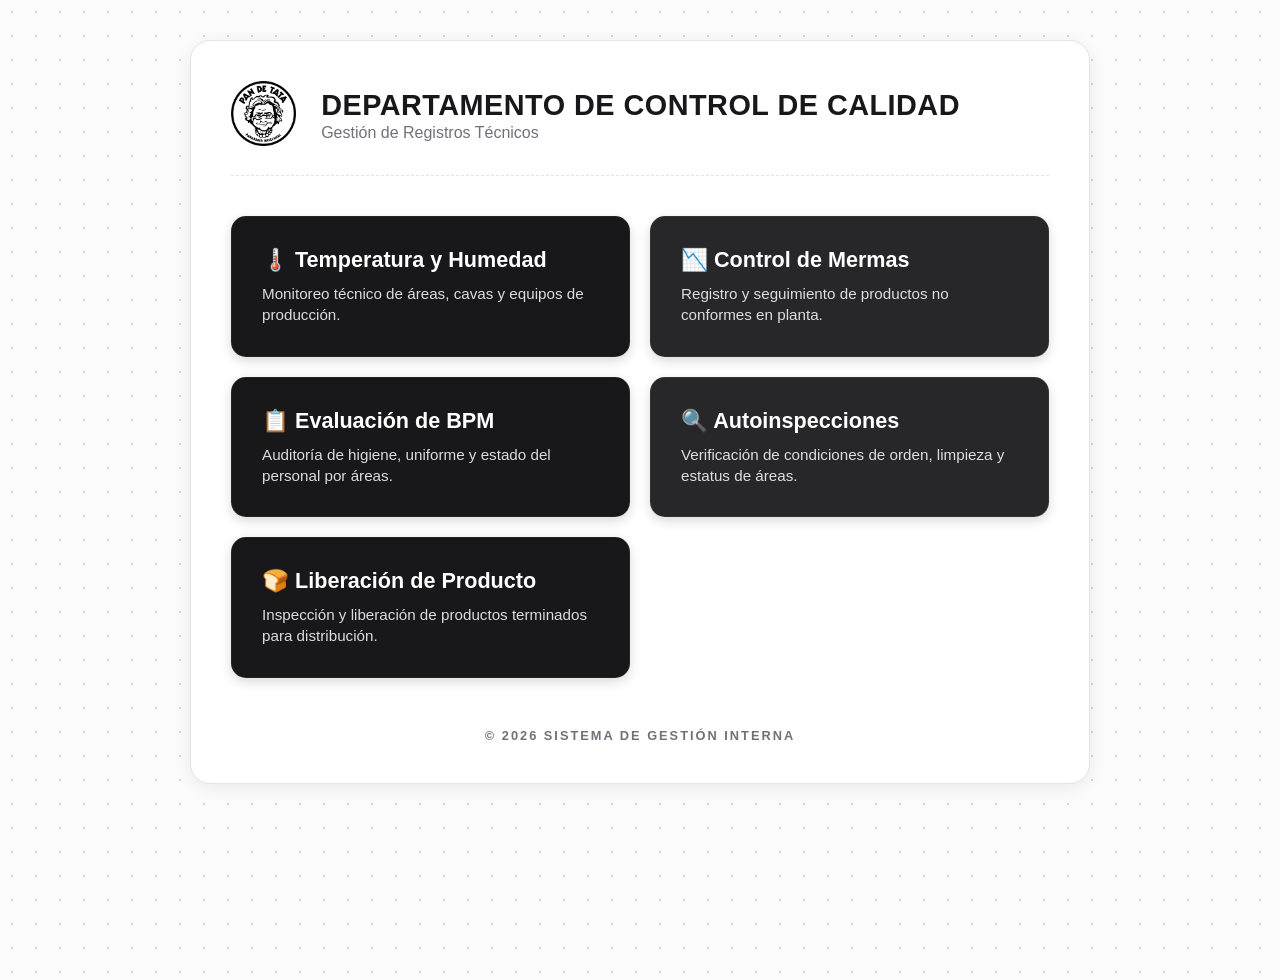
==== commit 0c610f61: "Add files via upload" ====
--- a/index.html
+++ b/index.html
@@ -6,11 +6,12 @@
     <title>Portal de Control de Calidad | Pan de Tata</title>
     <style>
         :root {
-            --accent-color: #c0163c; /* Guinda Pan de Tata */
-            --pink-bg: #fff5f7; 
-            --text-dark: #374151;
-            --text-gray: #6b7280;
-            --card-shadow: 0 4px 20px rgba(0, 0, 0, 0.05);
+            --accent-color: #18181b; /* Negro / Gris Oscuro */
+            --accent-hover: #27272a; /* Gris un poco más claro para hover */
+            --pink-bg: #f4f4f5; 
+            --text-dark: #09090b;
+            --text-gray: #71717a;
+            --card-shadow: 0 4px 20px rgba(0, 0, 0, 0.08);
         }
 
         body {
@@ -33,19 +34,19 @@
             width: 100%;
             height: fit-content;
             border-radius: 20px;
-            border: 1px solid #e5e7eb;
+            border: 1px solid #e4e4e7;
             box-shadow: var(--card-shadow);
             padding: 40px;
             box-sizing: border-box;
         }
 
-        /* Encabezado interno estilo Merma */
+        /* Encabezado interno */
         .internal-header {
             display: flex;
             align-items: center;
             margin-bottom: 40px;
             padding-bottom: 25px;
-            border-bottom: 1px dashed #e5e7eb;
+            border-bottom: 1px dashed #e4e4e7;
         }
 
         .logo-container img {
@@ -59,6 +60,7 @@
             font-size: 1.8rem;
             font-weight: 800;
             text-transform: uppercase;
+            letter-spacing: 0.5px;
         }
 
         .title-group p {
@@ -70,33 +72,33 @@
         /* Grid de acceso a las aplicaciones */
         .menu-grid {
             display: grid;
-            grid-template-columns: repeat(auto-fit, minmax(300px, 1fr));
-            gap: 25px;
+            grid-template-columns: repeat(auto-fit, minmax(260px, 1fr));
+            gap: 20px;
         }
 
-        /* Estilo de las tarjetas de acceso */
+        /* Estilo de las tarjetas de acceso en blanco y negro */
         .card {
             display: flex;
             flex-direction: column;
-            padding: 35px;
+            padding: 30px;
             text-decoration: none;
             border-radius: 15px;
             color: white;
             background-color: var(--accent-color);
-            box-shadow: 0 4px 15px rgba(192, 22, 60, 0.15);
+            box-shadow: 0 4px 12px rgba(0, 0, 0, 0.15);
             transition: all 0.3s cubic-bezier(0.4, 0, 0.2, 1);
-            border: 1px solid rgba(255, 255, 255, 0.1);
+            border: 1px solid rgba(255, 255, 255, 0.05);
         }
 
-        /* Variación ligera para tarjetas alternas */
+        /* Variación ligera para alternar tarjetas */
         .card-alt {
-            filter: brightness(1.1);
+            background-color: #27272a;
         }
 
         .card:hover {
-            transform: translateY(-8px);
-            filter: brightness(1.2);
-            box-shadow: 0 12px 25px rgba(192, 22, 60, 0.25);
+            transform: translateY(-5px);
+            background-color: #3f3f46;
+            box-shadow: 0 10px 20px rgba(0, 0, 0, 0.2);
         }
 
         .card:active {
@@ -105,14 +107,14 @@
 
         .card h3 {
             margin: 0;
-            font-size: 1.5rem;
+            font-size: 1.35rem;
             font-weight: 700;
         }
 
         .card p {
-            margin: 12px 0 0;
-            font-size: 1rem;
-            opacity: 0.9;
+            margin: 10px 0 0;
+            font-size: 0.95rem;
+            opacity: 0.85;
             line-height: 1.4;
         }
 
@@ -162,10 +164,15 @@
                 <p>Auditoría de higiene, uniforme y estado del personal por áreas.</p>
             </a>
 
-            <!-- Nueva tarjeta agregada -->
             <a href="autoinspecciones.html" class="card card-alt">
                 <h3>🔍 Autoinspecciones</h3>
                 <p>Verificación de condiciones de orden, limpieza y estatus de áreas.</p>
+            </a>
+
+            <!-- Nueva tarjeta agregada: Liberación de Producto -->
+            <a href="liberacion.html" class="card">
+                <h3>🍞 Liberación de Producto</h3>
+                <p>Inspección y liberación de productos terminados para distribución.</p>
             </a>
         </div>
 
